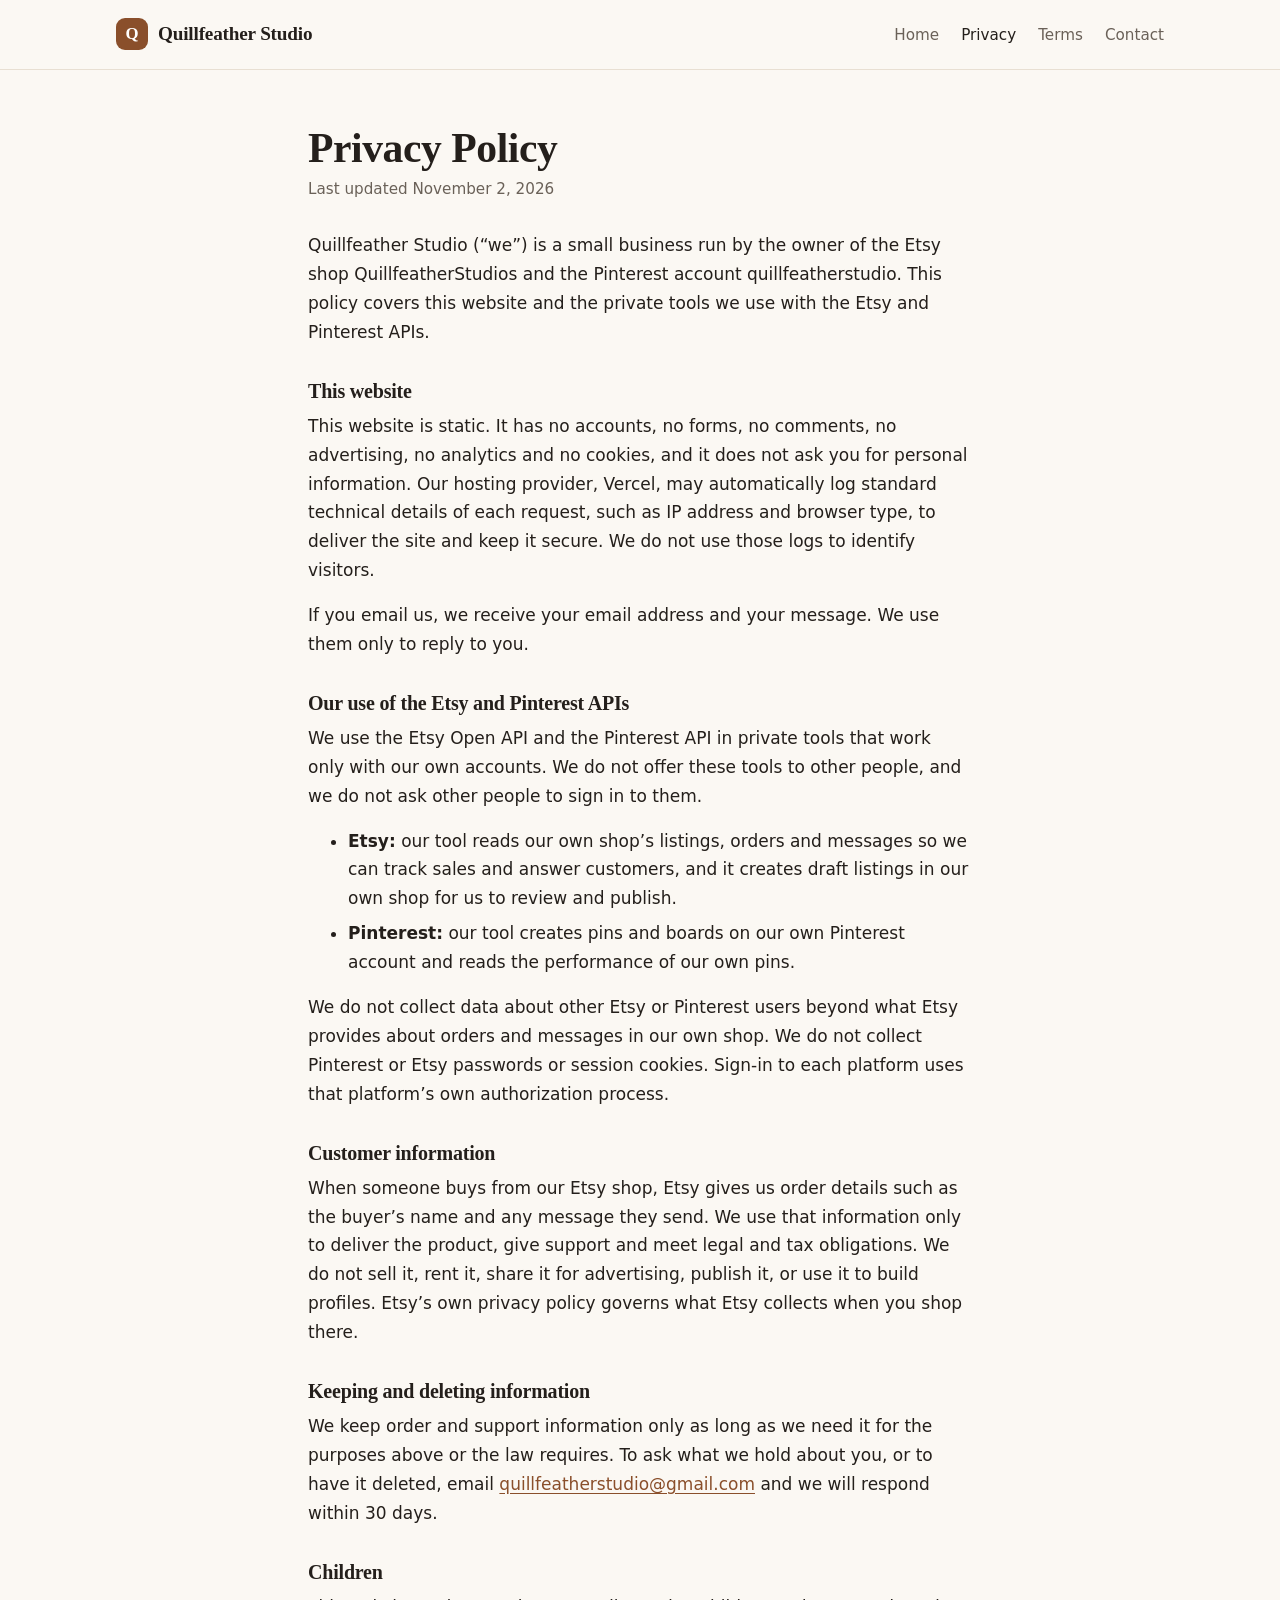
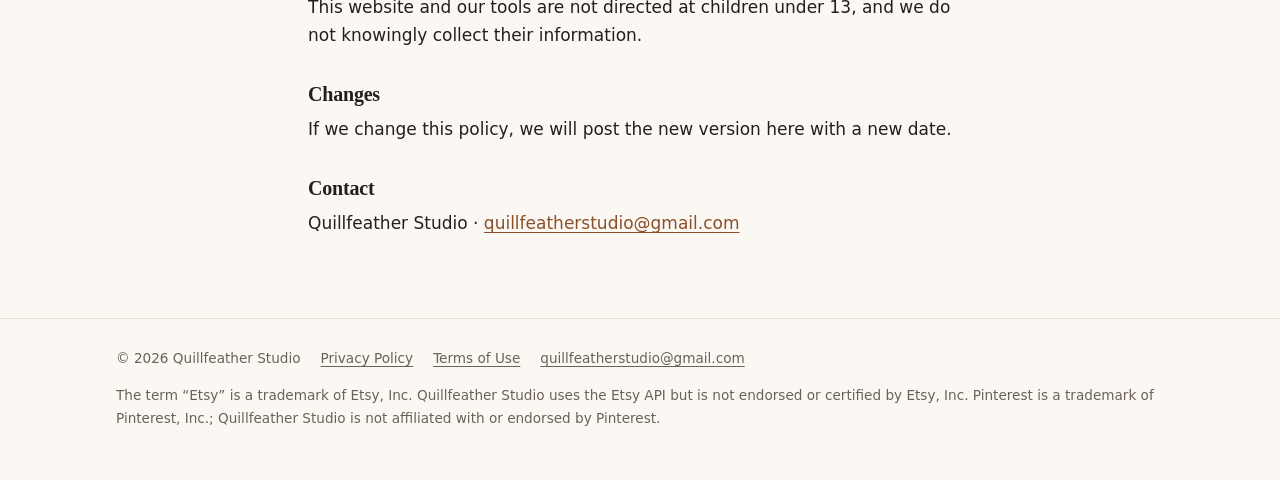
==== privacy.html @ 938b7264 "Add Quillfeather Studio website source" ====
<!doctype html>
<html lang="en">
<head>
<meta charset="utf-8">
<meta name="viewport" content="width=device-width,initial-scale=1">
<title>Privacy Policy - Quillfeather Studio</title>
<meta name="description" content="How Quillfeather Studio handles information on this website and in its Etsy and Pinterest tools.">
<meta name="theme-color" content="#8a4f2b">
<link rel="stylesheet" href="/style.css">
</head>
<body>
<header><div class="wrap">
<a class="brand" href="/"><span class="mark" aria-hidden="true">Q</span>Quillfeather Studio</a>
<nav aria-label="Main"><a href="/">Home</a><a href="/privacy.html" aria-current="page">Privacy</a><a href="/terms.html">Terms</a><a href="/#contact">Contact</a></nav>
</div></header>
<main><div class="wrap narrow page"><h1>Privacy Policy</h1><p class="lead">Last updated November 2, 2026</p>
<p>Quillfeather Studio (&ldquo;we&rdquo;) is a small business run by the owner of the Etsy shop QuillfeatherStudios and the Pinterest account quillfeatherstudio. This policy covers this website and the private tools we use with the Etsy and Pinterest APIs.</p>
<h2>This website</h2>
<p>This website is static. It has no accounts, no forms, no comments, no advertising, no analytics and no cookies, and it does not ask you for personal information. Our hosting provider, Vercel, may automatically log standard technical details of each request, such as IP address and browser type, to deliver the site and keep it secure. We do not use those logs to identify visitors.</p>
<p>If you email us, we receive your email address and your message. We use them only to reply to you.</p>
<h2>Our use of the Etsy and Pinterest APIs</h2>
<p>We use the Etsy Open API and the Pinterest API in private tools that work only with our own accounts. We do not offer these tools to other people, and we do not ask other people to sign in to them.</p>
<ul>
<li><strong>Etsy:</strong> our tool reads our own shop&rsquo;s listings, orders and messages so we can track sales and answer customers, and it creates draft listings in our own shop for us to review and publish.</li>
<li><strong>Pinterest:</strong> our tool creates pins and boards on our own Pinterest account and reads the performance of our own pins.</li>
</ul>
<p>We do not collect data about other Etsy or Pinterest users beyond what Etsy provides about orders and messages in our own shop. We do not collect Pinterest or Etsy passwords or session cookies. Sign-in to each platform uses that platform&rsquo;s own authorization process.</p>
<h2>Customer information</h2>
<p>When someone buys from our Etsy shop, Etsy gives us order details such as the buyer&rsquo;s name and any message they send. We use that information only to deliver the product, give support and meet legal and tax obligations. We do not sell it, rent it, share it for advertising, publish it, or use it to build profiles. Etsy&rsquo;s own privacy policy governs what Etsy collects when you shop there.</p>
<h2>Keeping and deleting information</h2>
<p>We keep order and support information only as long as we need it for the purposes above or the law requires. To ask what we hold about you, or to have it deleted, email <a href="mailto:quillfeatherstudio@gmail.com">quillfeatherstudio@gmail.com</a> and we will respond within 30 days.</p>
<h2>Children</h2>
<p>This website and our tools are not directed at children under 13, and we do not knowingly collect their information.</p>
<h2>Changes</h2>
<p>If we change this policy, we will post the new version here with a new date.</p>
<h2>Contact</h2>
<p>Quillfeather Studio &middot; <a href="mailto:quillfeatherstudio@gmail.com">quillfeatherstudio@gmail.com</a></p>
</div></main>
<footer><div class="wrap">
<div class="row"><span>&copy; 2026 Quillfeather Studio</span><a href="/privacy.html">Privacy Policy</a><a href="/terms.html">Terms of Use</a><a href="mailto:quillfeatherstudio@gmail.com">quillfeatherstudio@gmail.com</a></div>
<p style="margin-top:14px">The term &ldquo;Etsy&rdquo; is a trademark of Etsy, Inc. Quillfeather Studio uses the Etsy API but is not endorsed or certified by Etsy, Inc. Pinterest is a trademark of Pinterest, Inc.; Quillfeather Studio is not affiliated with or endorsed by Pinterest.</p>
</div></footer>
</body>
</html>
---- style.css ----
:root{--bg:#fbf8f3;--surface:#fff;--ink:#241f1b;--muted:#6a6158;--accent:#8a4f2b;--accent-ink:#fff;--accent-soft:#f3e7da;--rule:#e8dfd2;--shadow:0 1px 2px rgba(36,31,27,.05),0 8px 24px rgba(36,31,27,.06)}
@media (prefers-color-scheme:dark){:root{--bg:#171412;--surface:#211d1a;--ink:#f3ede4;--muted:#b6aa9b;--accent:#e2a977;--accent-ink:#1b1511;--accent-soft:#2c241e;--rule:#352e28;--shadow:none}}
*{box-sizing:border-box}
html{scroll-behavior:smooth}
body{margin:0;background:var(--bg);color:var(--ink);font:17px/1.7 system-ui,-apple-system,"Segoe UI",Roboto,Helvetica,Arial,sans-serif;-webkit-font-smoothing:antialiased}
a{color:var(--accent);text-underline-offset:3px}
h1,h2,h3,.brand{font-family:Georgia,"Iowan Old Style","Times New Roman",serif;letter-spacing:-.01em}
.wrap{max-width:68rem;margin:0 auto;padding:0 20px}
.narrow{max-width:44rem}
header{border-bottom:1px solid var(--rule);background:var(--bg)}
header .wrap{display:flex;flex-wrap:wrap;align-items:center;justify-content:space-between;gap:10px 24px;padding-top:18px;padding-bottom:18px}
.brand{display:flex;align-items:center;gap:10px;font-size:1.2rem;font-weight:700;color:var(--ink);text-decoration:none}
.mark{display:grid;place-items:center;width:32px;height:32px;border-radius:9px;background:var(--accent);color:var(--accent-ink);font-size:1.05rem;font-weight:700}
nav a{margin-left:22px;font-size:.95rem;color:var(--muted);text-decoration:none}
nav a:hover,nav a[aria-current]{color:var(--ink)}
.hero{padding-top:72px;padding-bottom:56px}
.eyebrow{display:inline-block;margin:0 0 16px;padding:4px 12px;border-radius:99px;background:var(--accent-soft);color:var(--accent);font-size:.82rem;font-weight:600;letter-spacing:.04em;text-transform:uppercase}
h1{font-size:clamp(2.1rem,5.5vw,3.4rem);line-height:1.1;margin:0 0 18px;max-width:18ch}
.lead{font-size:1.15rem;color:var(--muted);max-width:38rem;margin:0 0 28px}
.btns{display:flex;flex-wrap:wrap;gap:12px}
.btn{display:inline-block;padding:12px 22px;border-radius:10px;font-weight:600;font-size:.97rem;text-decoration:none;border:1px solid var(--accent);background:var(--accent);color:var(--accent-ink)}
.btn:hover{filter:brightness(1.08)}
.btn.alt{background:transparent;color:var(--accent)}
.btn.alt:hover{background:var(--accent-soft);filter:none}
section{padding:40px 0}
section+section{border-top:1px solid var(--rule)}
h2{font-size:1.6rem;line-height:1.25;margin:0 0 12px}
.grid{display:grid;grid-template-columns:repeat(auto-fit,minmax(14rem,1fr));gap:16px;margin-top:20px}
.card{background:var(--surface);border:1px solid var(--rule);border-radius:14px;padding:22px;box-shadow:var(--shadow)}
.card h3{margin:0 0 6px;font-size:1.1rem}
.card p{margin:0;color:var(--muted);font-size:.97rem}
.feature{display:flex;flex-wrap:wrap;gap:20px 32px;align-items:center;justify-content:space-between}
.feature p{margin:0;color:var(--muted)}
.tag{display:inline-block;margin-bottom:8px;padding:2px 10px;border-radius:99px;background:var(--accent-soft);color:var(--accent);font-size:.78rem;font-weight:600;letter-spacing:.04em;text-transform:uppercase}
.page{padding-top:56px;padding-bottom:40px}
.page h1{font-size:clamp(1.9rem,4.5vw,2.6rem);max-width:none;margin-bottom:6px}
.page .lead{font-size:.95rem;margin-bottom:28px}
.page h2{font-size:1.25rem;margin:32px 0 8px}
.page p,.page ul{margin:0 0 16px}
.page li{margin-bottom:6px}
footer{border-top:1px solid var(--rule);margin-top:24px;padding:28px 0 40px;color:var(--muted);font-size:.85rem}
footer p{margin:0 0 10px}
footer .row{display:flex;flex-wrap:wrap;gap:6px 20px}
footer a{color:var(--muted)}
footer a:hover{color:var(--ink)}
@media (max-width:560px){.hero{padding-top:44px;padding-bottom:32px}nav a{margin:0 18px 0 0}}
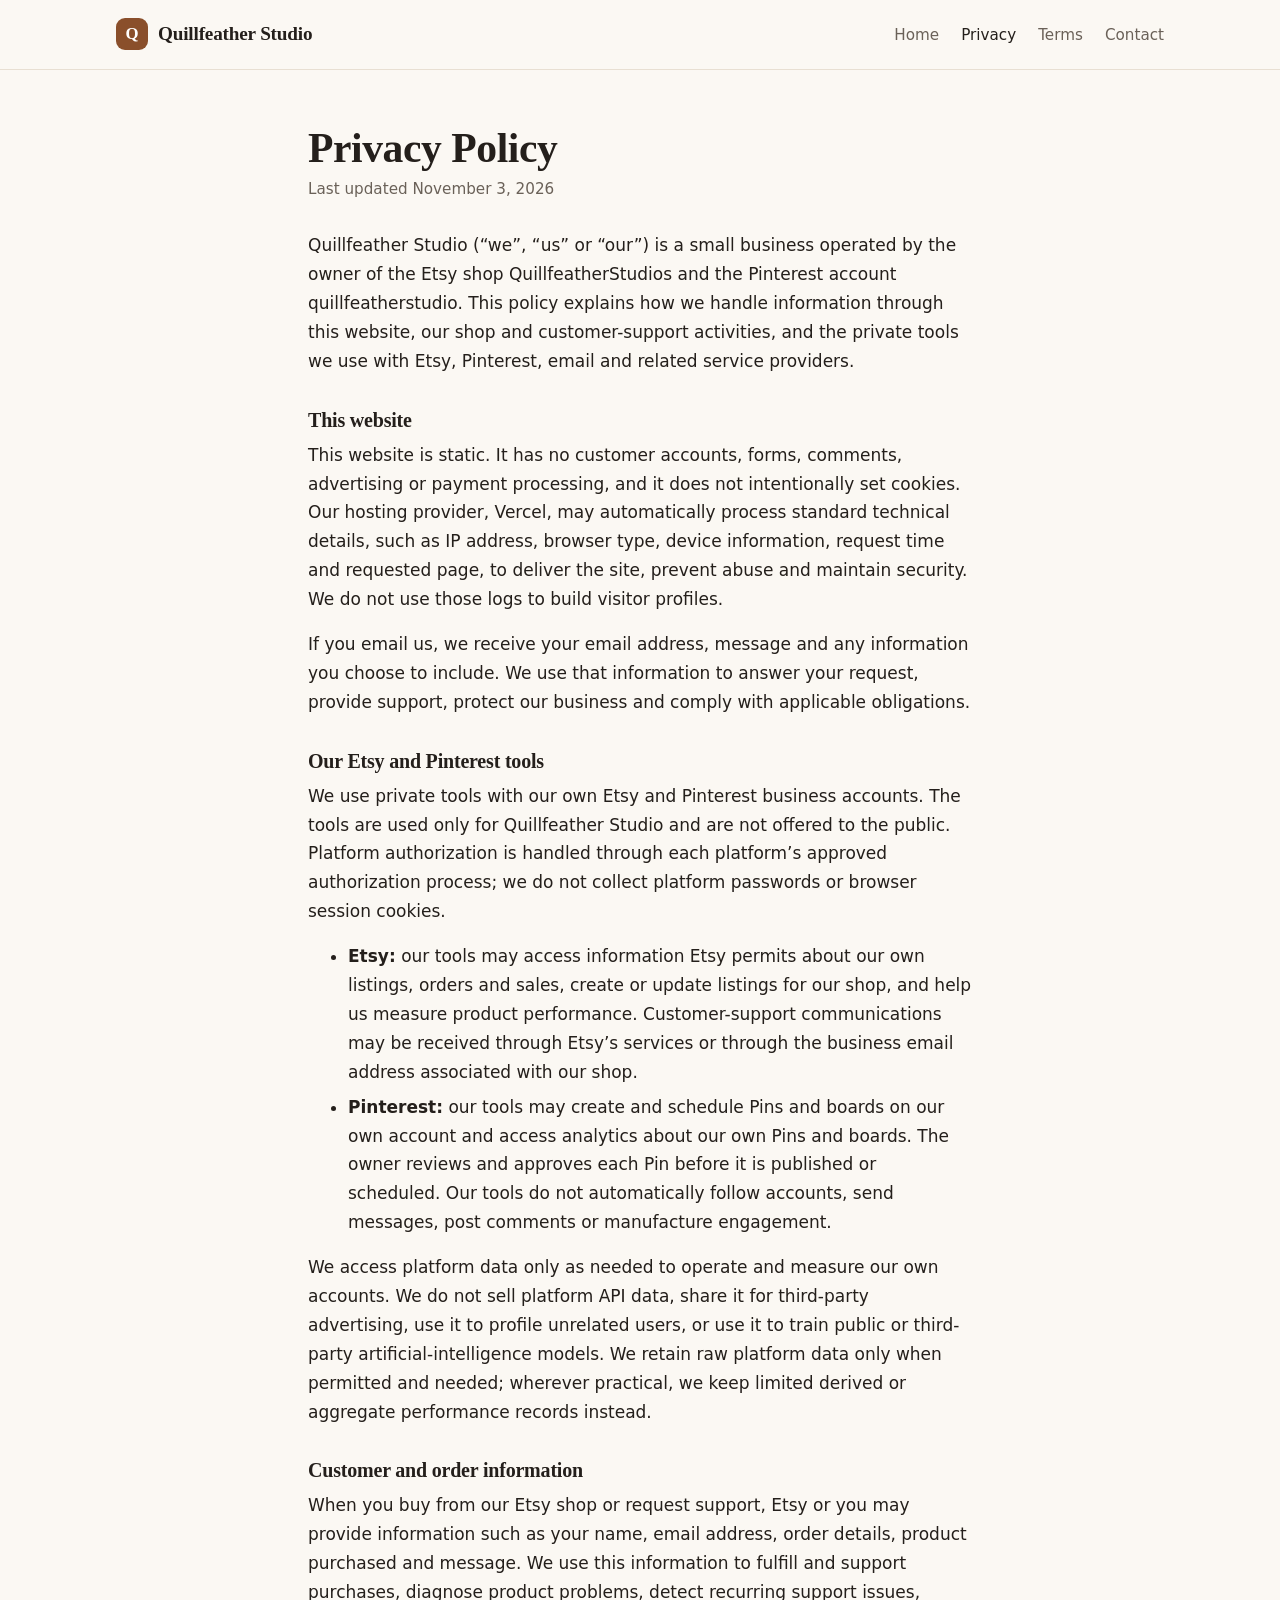
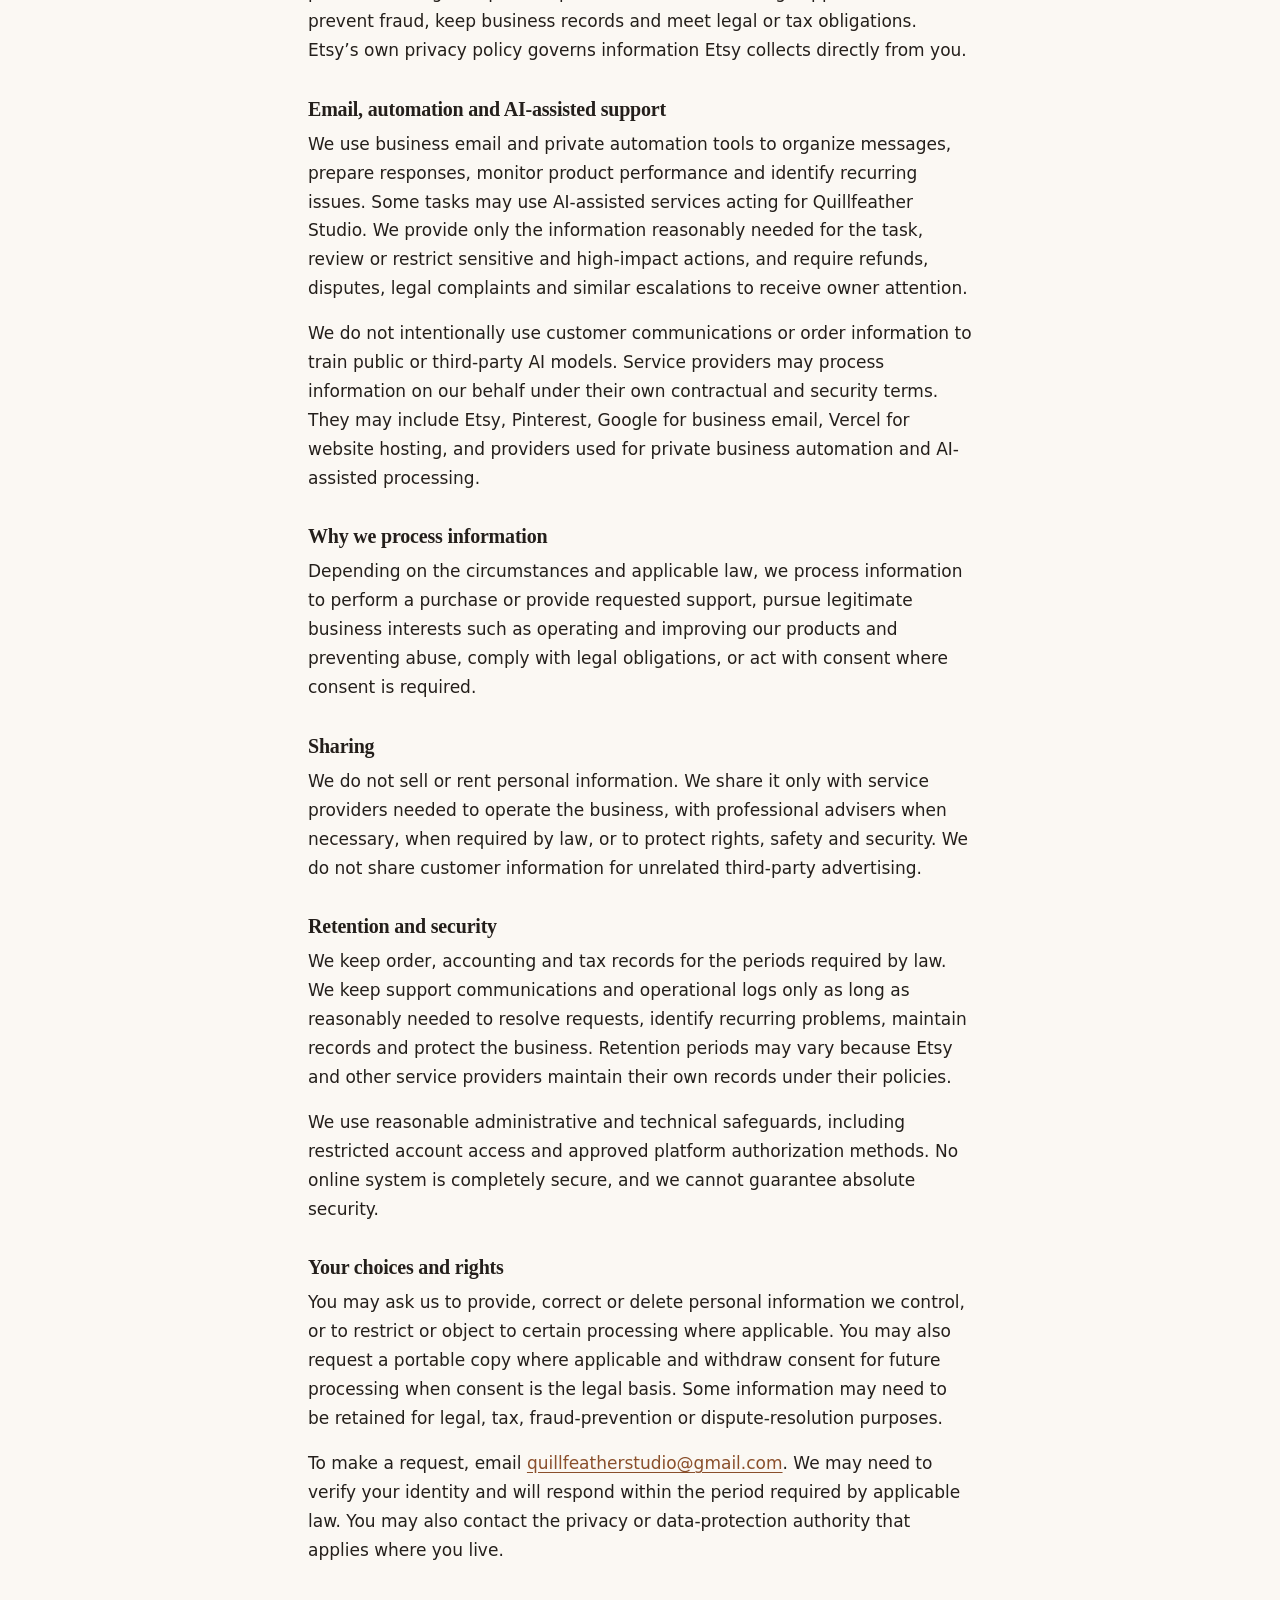
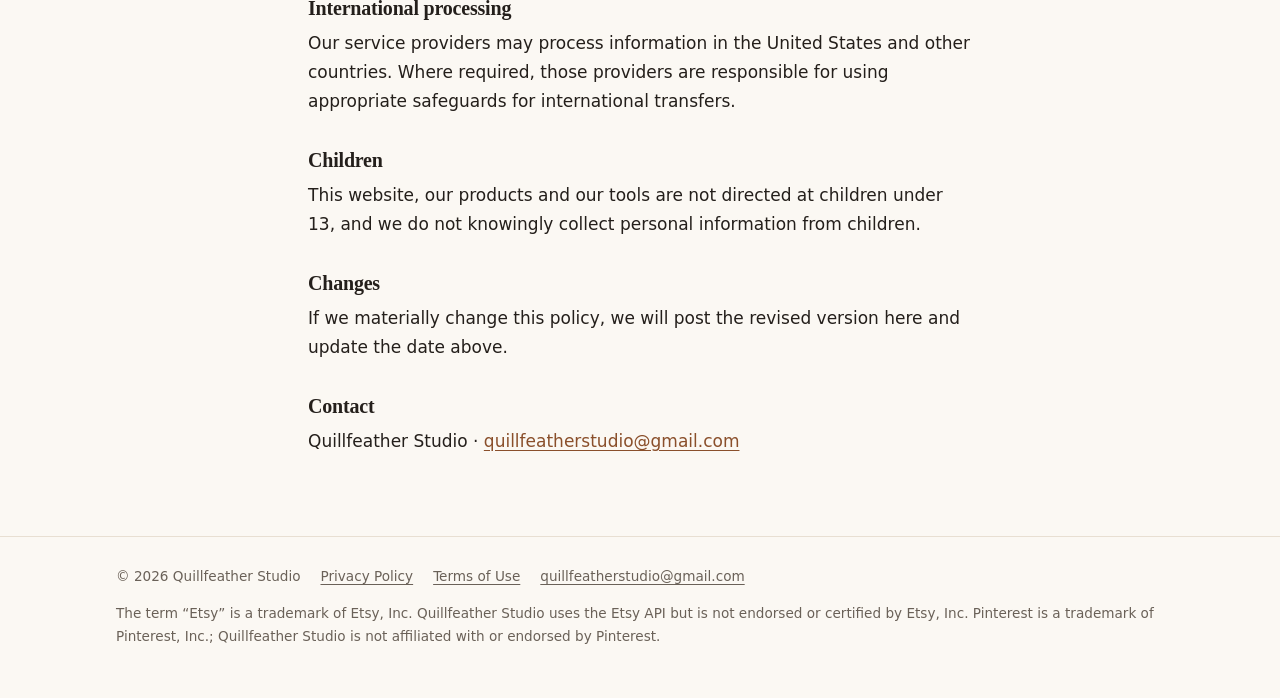
==== commit dbab116a: "Expand privacy policy for platform automation and customer support" ====
--- a/privacy.html
+++ b/privacy.html
@@ -4,7 +4,7 @@
 <meta charset="utf-8">
 <meta name="viewport" content="width=device-width,initial-scale=1">
 <title>Privacy Policy - Quillfeather Studio</title>
-<meta name="description" content="How Quillfeather Studio handles information on this website and in its Etsy and Pinterest tools.">
+<meta name="description" content="How Quillfeather Studio handles information on this website and in its Etsy, Pinterest and customer-support tools.">
 <meta name="theme-color" content="#8a4f2b">
 <link rel="stylesheet" href="/style.css">
 </head>
@@ -13,26 +13,39 @@
 <a class="brand" href="/"><span class="mark" aria-hidden="true">Q</span>Quillfeather Studio</a>
 <nav aria-label="Main"><a href="/">Home</a><a href="/privacy.html" aria-current="page">Privacy</a><a href="/terms.html">Terms</a><a href="/#contact">Contact</a></nav>
 </div></header>
-<main><div class="wrap narrow page"><h1>Privacy Policy</h1><p class="lead">Last updated November 2, 2026</p>
-<p>Quillfeather Studio (&ldquo;we&rdquo;) is a small business run by the owner of the Etsy shop QuillfeatherStudios and the Pinterest account quillfeatherstudio. This policy covers this website and the private tools we use with the Etsy and Pinterest APIs.</p>
+<main><div class="wrap narrow page"><h1>Privacy Policy</h1><p class="lead">Last updated November 3, 2026</p>
+<p>Quillfeather Studio (&ldquo;we&rdquo;, &ldquo;us&rdquo; or &ldquo;our&rdquo;) is a small business operated by the owner of the Etsy shop QuillfeatherStudios and the Pinterest account quillfeatherstudio. This policy explains how we handle information through this website, our shop and customer-support activities, and the private tools we use with Etsy, Pinterest, email and related service providers.</p>
 <h2>This website</h2>
-<p>This website is static. It has no accounts, no forms, no comments, no advertising, no analytics and no cookies, and it does not ask you for personal information. Our hosting provider, Vercel, may automatically log standard technical details of each request, such as IP address and browser type, to deliver the site and keep it secure. We do not use those logs to identify visitors.</p>
-<p>If you email us, we receive your email address and your message. We use them only to reply to you.</p>
-<h2>Our use of the Etsy and Pinterest APIs</h2>
-<p>We use the Etsy Open API and the Pinterest API in private tools that work only with our own accounts. We do not offer these tools to other people, and we do not ask other people to sign in to them.</p>
+<p>This website is static. It has no customer accounts, forms, comments, advertising or payment processing, and it does not intentionally set cookies. Our hosting provider, Vercel, may automatically process standard technical details, such as IP address, browser type, device information, request time and requested page, to deliver the site, prevent abuse and maintain security. We do not use those logs to build visitor profiles.</p>
+<p>If you email us, we receive your email address, message and any information you choose to include. We use that information to answer your request, provide support, protect our business and comply with applicable obligations.</p>
+<h2>Our Etsy and Pinterest tools</h2>
+<p>We use private tools with our own Etsy and Pinterest business accounts. The tools are used only for Quillfeather Studio and are not offered to the public. Platform authorization is handled through each platform&rsquo;s approved authorization process; we do not collect platform passwords or browser session cookies.</p>
 <ul>
-<li><strong>Etsy:</strong> our tool reads our own shop&rsquo;s listings, orders and messages so we can track sales and answer customers, and it creates draft listings in our own shop for us to review and publish.</li>
-<li><strong>Pinterest:</strong> our tool creates pins and boards on our own Pinterest account and reads the performance of our own pins.</li>
+<li><strong>Etsy:</strong> our tools may access information Etsy permits about our own listings, orders and sales, create or update listings for our shop, and help us measure product performance. Customer-support communications may be received through Etsy&rsquo;s services or through the business email address associated with our shop.</li>
+<li><strong>Pinterest:</strong> our tools may create and schedule Pins and boards on our own account and access analytics about our own Pins and boards. The owner reviews and approves each Pin before it is published or scheduled. Our tools do not automatically follow accounts, send messages, post comments or manufacture engagement.</li>
 </ul>
-<p>We do not collect data about other Etsy or Pinterest users beyond what Etsy provides about orders and messages in our own shop. We do not collect Pinterest or Etsy passwords or session cookies. Sign-in to each platform uses that platform&rsquo;s own authorization process.</p>
-<h2>Customer information</h2>
-<p>When someone buys from our Etsy shop, Etsy gives us order details such as the buyer&rsquo;s name and any message they send. We use that information only to deliver the product, give support and meet legal and tax obligations. We do not sell it, rent it, share it for advertising, publish it, or use it to build profiles. Etsy&rsquo;s own privacy policy governs what Etsy collects when you shop there.</p>
-<h2>Keeping and deleting information</h2>
-<p>We keep order and support information only as long as we need it for the purposes above or the law requires. To ask what we hold about you, or to have it deleted, email <a href="mailto:quillfeatherstudio@gmail.com">quillfeatherstudio@gmail.com</a> and we will respond within 30 days.</p>
+<p>We access platform data only as needed to operate and measure our own accounts. We do not sell platform API data, share it for third-party advertising, use it to profile unrelated users, or use it to train public or third-party artificial-intelligence models. We retain raw platform data only when permitted and needed; wherever practical, we keep limited derived or aggregate performance records instead.</p>
+<h2>Customer and order information</h2>
+<p>When you buy from our Etsy shop or request support, Etsy or you may provide information such as your name, email address, order details, product purchased and message. We use this information to fulfill and support purchases, diagnose product problems, detect recurring support issues, prevent fraud, keep business records and meet legal or tax obligations. Etsy&rsquo;s own privacy policy governs information Etsy collects directly from you.</p>
+<h2>Email, automation and AI-assisted support</h2>
+<p>We use business email and private automation tools to organize messages, prepare responses, monitor product performance and identify recurring issues. Some tasks may use AI-assisted services acting for Quillfeather Studio. We provide only the information reasonably needed for the task, review or restrict sensitive and high-impact actions, and require refunds, disputes, legal complaints and similar escalations to receive owner attention.</p>
+<p>We do not intentionally use customer communications or order information to train public or third-party AI models. Service providers may process information on our behalf under their own contractual and security terms. They may include Etsy, Pinterest, Google for business email, Vercel for website hosting, and providers used for private business automation and AI-assisted processing.</p>
+<h2>Why we process information</h2>
+<p>Depending on the circumstances and applicable law, we process information to perform a purchase or provide requested support, pursue legitimate business interests such as operating and improving our products and preventing abuse, comply with legal obligations, or act with consent where consent is required.</p>
+<h2>Sharing</h2>
+<p>We do not sell or rent personal information. We share it only with service providers needed to operate the business, with professional advisers when necessary, when required by law, or to protect rights, safety and security. We do not share customer information for unrelated third-party advertising.</p>
+<h2>Retention and security</h2>
+<p>We keep order, accounting and tax records for the periods required by law. We keep support communications and operational logs only as long as reasonably needed to resolve requests, identify recurring problems, maintain records and protect the business. Retention periods may vary because Etsy and other service providers maintain their own records under their policies.</p>
+<p>We use reasonable administrative and technical safeguards, including restricted account access and approved platform authorization methods. No online system is completely secure, and we cannot guarantee absolute security.</p>
+<h2>Your choices and rights</h2>
+<p>You may ask us to provide, correct or delete personal information we control, or to restrict or object to certain processing where applicable. You may also request a portable copy where applicable and withdraw consent for future processing when consent is the legal basis. Some information may need to be retained for legal, tax, fraud-prevention or dispute-resolution purposes.</p>
+<p>To make a request, email <a href="mailto:quillfeatherstudio@gmail.com">quillfeatherstudio@gmail.com</a>. We may need to verify your identity and will respond within the period required by applicable law. You may also contact the privacy or data-protection authority that applies where you live.</p>
+<h2>International processing</h2>
+<p>Our service providers may process information in the United States and other countries. Where required, those providers are responsible for using appropriate safeguards for international transfers.</p>
 <h2>Children</h2>
-<p>This website and our tools are not directed at children under 13, and we do not knowingly collect their information.</p>
+<p>This website, our products and our tools are not directed at children under 13, and we do not knowingly collect personal information from children.</p>
 <h2>Changes</h2>
-<p>If we change this policy, we will post the new version here with a new date.</p>
+<p>If we materially change this policy, we will post the revised version here and update the date above.</p>
 <h2>Contact</h2>
 <p>Quillfeather Studio &middot; <a href="mailto:quillfeatherstudio@gmail.com">quillfeatherstudio@gmail.com</a></p>
 </div></main>
@@ -41,4 +54,4 @@
 <p style="margin-top:14px">The term &ldquo;Etsy&rdquo; is a trademark of Etsy, Inc. Quillfeather Studio uses the Etsy API but is not endorsed or certified by Etsy, Inc. Pinterest is a trademark of Pinterest, Inc.; Quillfeather Studio is not affiliated with or endorsed by Pinterest.</p>
 </div></footer>
 </body>
-</html>
+</html>
